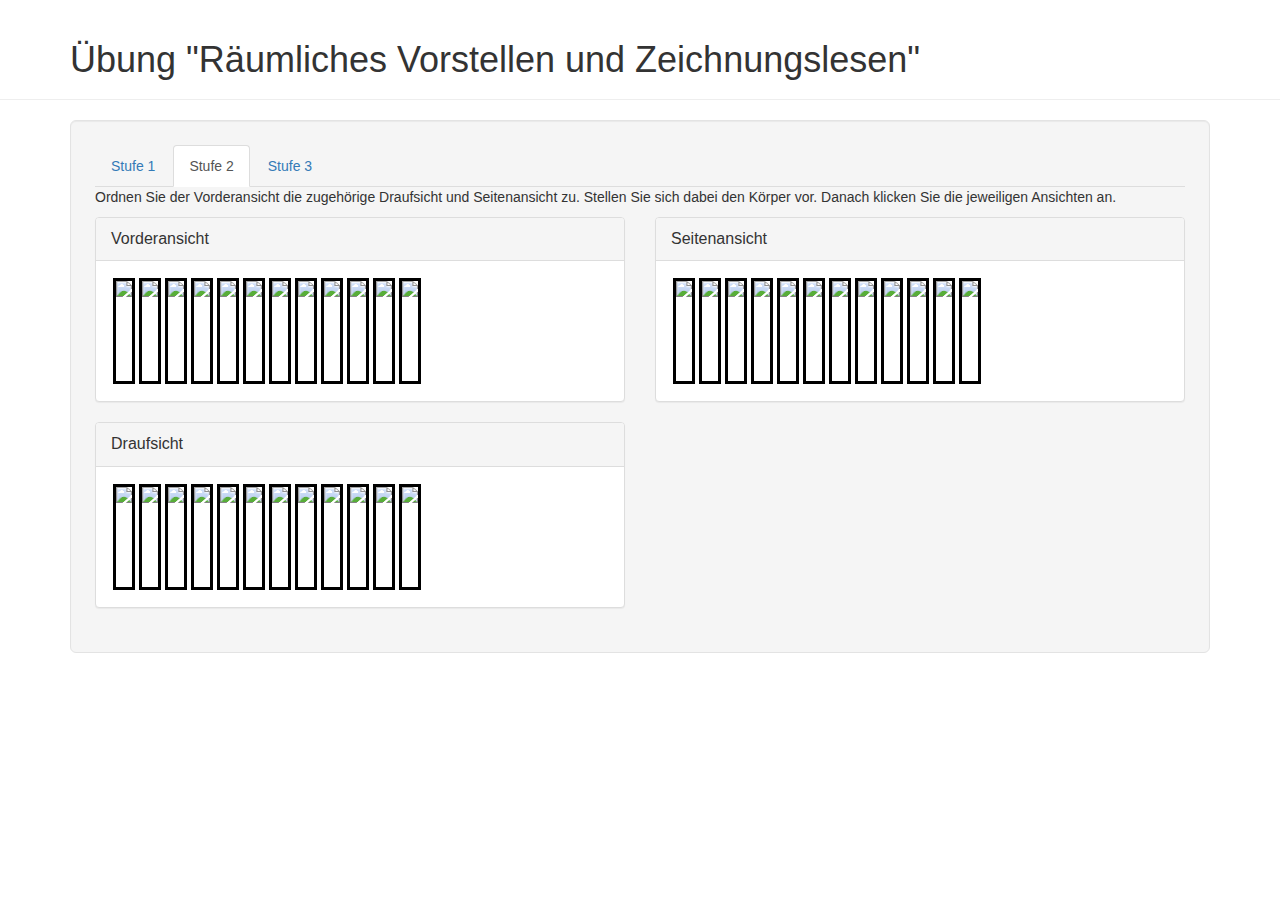
==== index.html @ becb5899 "Initialversion" ====
<html>
<!-- 
  Weiterentwicklung:

- die 3 Boards als Teile einer großen SVG-Grafik realisieren und 
  die einzelnen SVGs mittels SVG USE einbinden
- keine separaten SVGs für die 3 Ansichten jedes Modells, sondern
  eine SVG pro Modell mit je 3 Layern für die Ansichten
- selektives Sichtbarmachen der Layer mittels CSS

-->
	<head>
		<title>Räumliches Vorstellen und Zeichnungslesen</title>
		<meta charset="utf-8"/>
		<meta name="viewport" content="width=device-width, initial-scale=1"/>
		<link rel="stylesheet" href="styles.css"/>
		<link rel="stylesheet" href="https://maxcdn.bootstrapcdn.com/bootstrap/3.3.7/css/bootstrap.min.css"/>
		<script src="https://ajax.googleapis.com/ajax/libs/jquery/3.2.0/jquery.min.js"></script>
		<script src="https://maxcdn.bootstrapcdn.com/bootstrap/3.3.7/js/bootstrap.min.js"></script>
		<script src="ansichten_memory.js"></script>
	</head>
	<body>
		<header class="page-header">
			<h1 class="container">Übung &quot;Räumliches Vorstellen und Zeichnungslesen&quot;</h1>
		</header>

		<main class="container">
			<div class="well well-lg">
				<nav id="navbar">
					<ul class="nav nav-tabs" role="tablist">
						<li role="presentation"><a href="#stufe1" aria-controls="stufe1" role="tab" data-toggle="tab">Stufe 1</a></li>
						<li role="presentation" class="active"><a href="#stufe2" aria-controls="stufe2" role="tab" data-toggle="tab">Stufe 2</a></li>
						<li role="presentation"><a href="#stufe3" aria-controls="stufe3" role="tab" data-toggle="tab">Stufe 3</a></li>
					</ul>
				</nav>
	
				<div class="tab-content">
					<section id="stufe1" role="tabpanel" class="tab-pane fade in">
						<p>Ordnen Sie der Vorderansicht die zugehörige Draufsicht und Seitenansicht zu. Stellen Sie sich dabei den Körper vor. Danach klicken Sie die jeweiligen Ansichten an.</p>
						<ul class="modelset">
							<li><a href="models/Set1/01.svg">models/Set1/01.svg</a></li>
							<li><a href="models/Set1/02.svg">models/Set1/02.svg</a></li>
							<li><a href="models/Set1/03.svg">models/Set1/03.svg</a></li>
							<li><a href="models/Set1/04.svg">models/Set1/04.svg</a></li>
							<li><a href="models/Set1/05.svg">models/Set1/05.svg</a></li>
							<li><a href="models/Set1/06.svg">models/Set1/06.svg</a></li>
						</ul>
						<div class="row">
							<div class="col-xs-6">
								<div class="panel panel-default">
									<div class="panel-heading"><p class="panel-title">Vorderansicht</p></div>
									<div class="VBoard panel-body">
									</div>
								</div>
							</div>
							<div class="col-xs-6">
								<div class="panel panel-default">
									<div class="panel-heading"><p class="panel-title">Seitenansicht</p></div>
									<div class="SBoard panel-body">
									</div>
								</div>
							</div>
						</div>
						<div class="row">
							<div class="col-xs-6">
								<div class="panel panel-default">
									<div class="panel-heading"><p class="panel-title">Draufsicht</p></div>
									<div class="DBoard panel-body">
									</div>
								</div>
							</div>
						</div>
					</section>

					<section id="stufe2" role="tabpanel" class="tab-pane fade in active">
						<p>Ordnen Sie der Vorderansicht die zugehörige Draufsicht und Seitenansicht zu. Stellen Sie sich dabei den Körper vor. Danach klicken Sie die jeweiligen Ansichten an.</p>
						<ul class="modelset">
							<li><a href="models/Set2/01.svg">models/Set2/01.svg</a></li>
							<li><a href="models/Set2/02.svg">models/Set2/02.svg</a></li>
							<li><a href="models/Set2/03.svg">models/Set2/03.svg</a></li>
							<li><a href="models/Set2/04.svg">models/Set2/04.svg</a></li>
							<li><a href="models/Set2/05.svg">models/Set2/05.svg</a></li>
							<li><a href="models/Set2/06.svg">models/Set2/06.svg</a></li>
							<li><a href="models/Set2/07.svg">models/Set2/07.svg</a></li>
							<li><a href="models/Set2/08.svg">models/Set2/08.svg</a></li>
							<li><a href="models/Set2/09.svg">models/Set2/09.svg</a></li>
							<li><a href="models/Set2/10.svg">models/Set2/10.svg</a></li>
							<li><a href="models/Set2/11.svg">models/Set2/11.svg</a></li>
							<li><a href="models/Set2/12.svg">models/Set2/12.svg</a></li>
						</ul>
						<div class="row">
							<div class="col-xs-6">
								<div class="panel panel-default">
									<div class="panel-heading"><p class="panel-title">Vorderansicht</p></div>
									<div class="VBoard panel-body">
									</div>
								</div>
							</div>
							<div class="col-xs-6">
								<div class="panel panel-default">
									<div class="panel-heading"><p class="panel-title">Seitenansicht</p></div>
									<div class="SBoard panel-body">
									</div>
								</div>
							</div>
						</div>
						<div class="row">
							<div class="col-xs-6">
								<div class="panel panel-default">
									<div class="panel-heading"><p class="panel-title">Draufsicht</p></div>
									<div class="DBoard panel-body">
									</div>
								</div>
							</div>
						</div>
					</section>
				</div>
			</div>
		</main>
	</body>
</html>
---- styles.css ----
/* Maße für Bilder */
.panel-body img{
	max-width:100px;
	min-height:100px;
	cursor:pointer;
	margin: 5px;
	display:inline;
	outline: 3px solid black;
}

/* wenn man über ein Bild fährt, wird der Rand blau */
.panel-body img:hover{
	outline-color: #0066FF;
}

/* wenn man ein Bild angeklickt hat, wird der Rand etwas fetter und bleibt blau */
.panel-body .isClicked{
	outline-color: #0066FF;
	outline-width: 5px;
}

/*richtige Tupel werden mit grünem Rand angezeigt*/
.panel-body img.isCorrect, .panel-body img.isCorrect:hover{
	outline-color: #00FF66;
	outline-width: 5px;
	cursor:default;
}


/*falsche Tupel werden mit rotem Rand angezeigt*/
.panel-body img.isIncorrect{
	outline-color: #FF6600;
	outline-width: 5px;
}

.modelset {
	display:none;
}
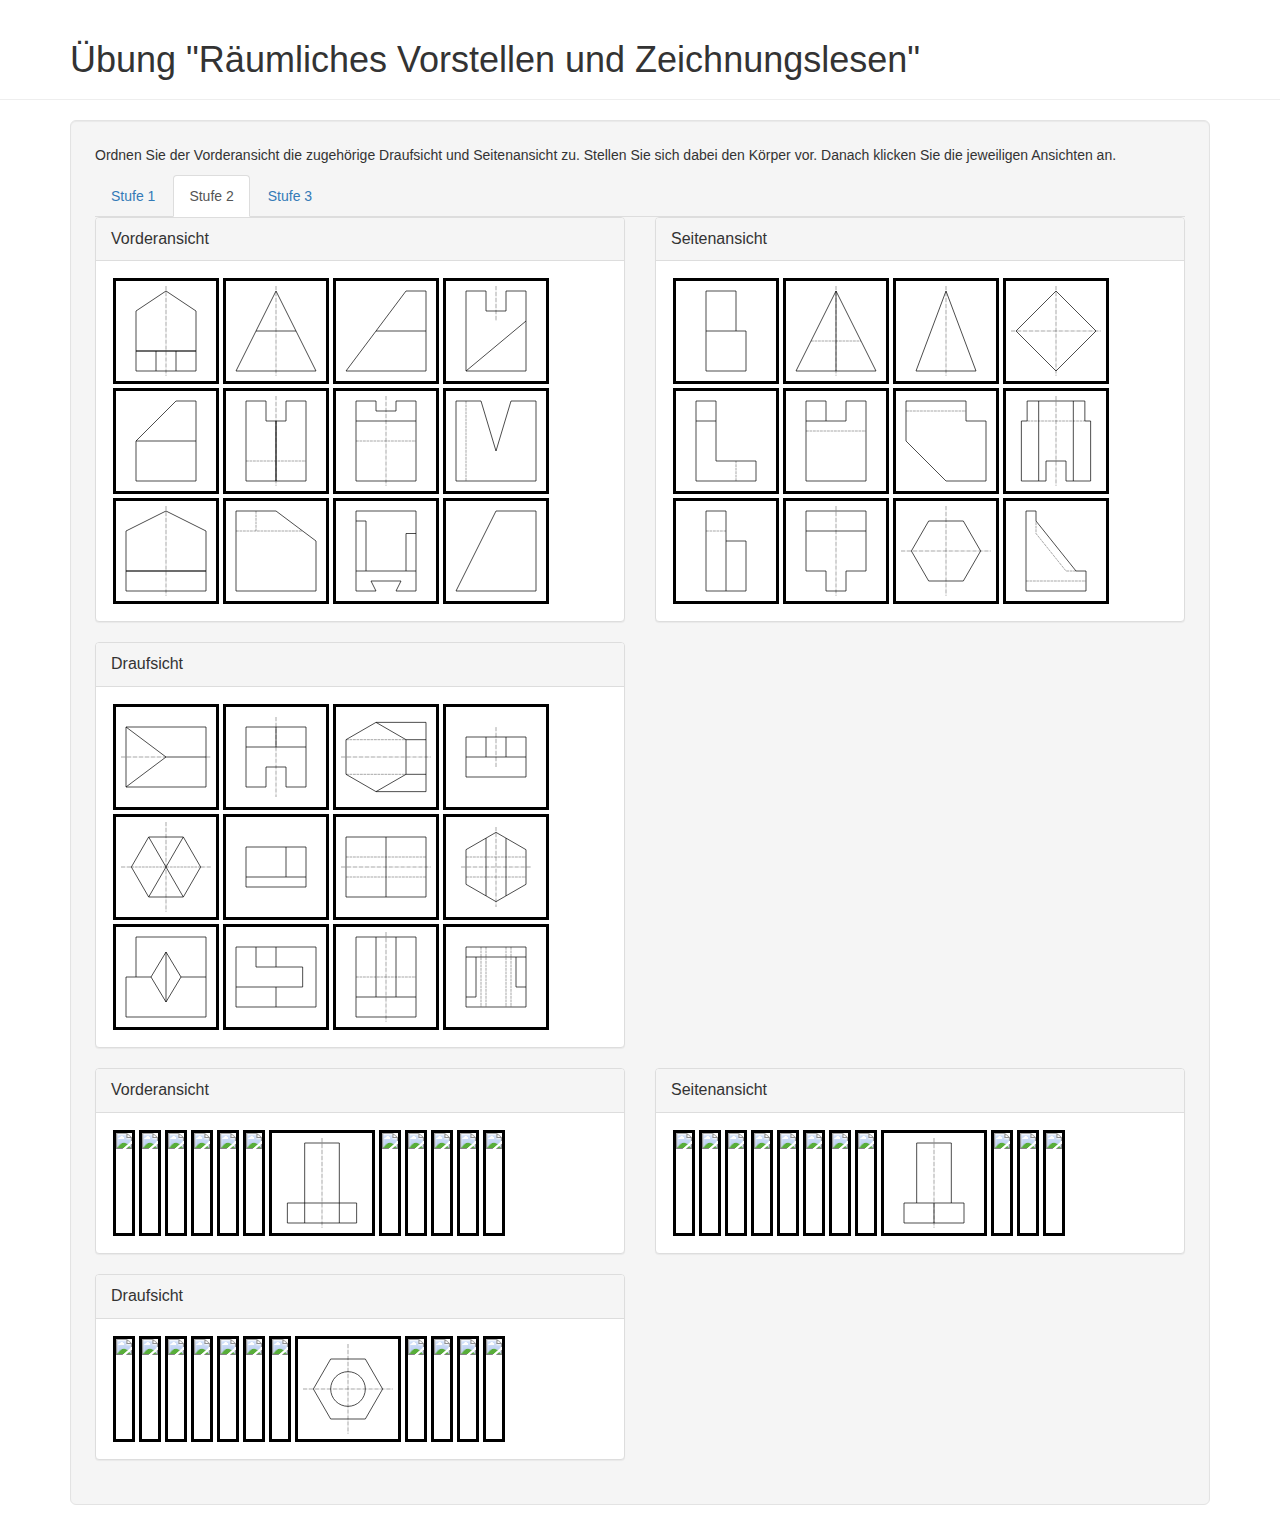
==== commit 5f5c9c69: "" ====
--- a/index.html
+++ b/index.html
@@ -1,4 +1,3 @@
-
 <html>
 <!-- 
   Weiterentwicklung:
@@ -21,30 +20,36 @@
 		<script src="ansichten_memory.js"></script>
 	</head>
 	<body>
-		<header class="page-header">
-			<h1 class="container">Übung &quot;Räumliches Vorstellen und Zeichnungslesen&quot;</h1>
-		</header>
+		<header class="page-header">
+			<h1 class="container">Übung &quot;Räumliches Vorstellen und Zeichnungslesen&quot;</h1>
+		</header>
 
 		<main class="container">
-			<div class="well well-lg">
-				<nav id="navbar">
-					<ul class="nav nav-tabs" role="tablist">
-						<li role="presentation"><a href="#stufe1" aria-controls="stufe1" role="tab" data-toggle="tab">Stufe 1</a></li>
-						<li role="presentation" class="active"><a href="#stufe2" aria-controls="stufe2" role="tab" data-toggle="tab">Stufe 2</a></li>
-						<li role="presentation"><a href="#stufe3" aria-controls="stufe3" role="tab" data-toggle="tab">Stufe 3</a></li>
-					</ul>
-				</nav>
+			<div class="well well-lg">
+				<p>Ordnen Sie der Vorderansicht die zugehörige Draufsicht und Seitenansicht zu. Stellen Sie sich dabei den Körper vor. Danach klicken Sie die jeweiligen Ansichten an.</p>
+				<nav id="navbar">
+					<ul class="nav nav-tabs" role="tablist">
+						<li role="presentation"><a href="#stufe1" aria-controls="stufe1" role="tab" data-toggle="tab">Stufe 1</a></li>
+						<li role="presentation" class="active"><a href="#stufe2" aria-controls="stufe2" role="tab" data-toggle="tab">Stufe 2</a></li>
+						<li role="presentation"><a href="#stufe3" aria-controls="stufe3" role="tab" data-toggle="tab">Stufe 3</a></li>
+					</ul>
+				</nav>
 	
 				<div class="tab-content">
 					<section id="stufe1" role="tabpanel" class="tab-pane fade in">
-						<p>Ordnen Sie der Vorderansicht die zugehörige Draufsicht und Seitenansicht zu. Stellen Sie sich dabei den Körper vor. Danach klicken Sie die jeweiligen Ansichten an.</p>
 						<ul class="modelset">
-							<li><a href="models/Set1/01.svg">models/Set1/01.svg</a></li>
-							<li><a href="models/Set1/02.svg">models/Set1/02.svg</a></li>
-							<li><a href="models/Set1/03.svg">models/Set1/03.svg</a></li>
-							<li><a href="models/Set1/04.svg">models/Set1/04.svg</a></li>
-							<li><a href="models/Set1/05.svg">models/Set1/05.svg</a></li>
-							<li><a href="models/Set1/06.svg">models/Set1/06.svg</a></li>
+							<li><a href="models/set1/01.svg">models/set1/01.svg</a></li>
+							<li><a href="models/set1/02.svg">models/set1/02.svg</a></li>
+							<li><a href="models/set1/03.svg">models/set1/03.svg</a></li>
+							<li><a href="models/set1/04.svg">models/set1/04.svg</a></li>
+							<li><a href="models/set1/05.svg">models/set1/05.svg</a></li>
+							<li><a href="models/set1/06.svg">models/set1/06.svg</a></li>
+							<li><a href="models/set1/07.svg">models/set1/07.svg</a></li>
+							<li><a href="models/set1/08.svg">models/set1/08.svg</a></li>
+							<li><a href="models/set1/09.svg">models/set1/09.svg</a></li>
+							<li><a href="models/set1/10.svg">models/set1/10.svg</a></li>
+							<li><a href="models/set1/11.svg">models/set1/11.svg</a></li>
+							<li><a href="models/set1/12.svg">models/set1/12.svg</a></li>
 						</ul>
 						<div class="row">
 							<div class="col-xs-6">
@@ -74,20 +79,61 @@
 					</section>
 
 					<section id="stufe2" role="tabpanel" class="tab-pane fade in active">
-						<p>Ordnen Sie der Vorderansicht die zugehörige Draufsicht und Seitenansicht zu. Stellen Sie sich dabei den Körper vor. Danach klicken Sie die jeweiligen Ansichten an.</p>
 						<ul class="modelset">
-							<li><a href="models/Set2/01.svg">models/Set2/01.svg</a></li>
-							<li><a href="models/Set2/02.svg">models/Set2/02.svg</a></li>
-							<li><a href="models/Set2/03.svg">models/Set2/03.svg</a></li>
-							<li><a href="models/Set2/04.svg">models/Set2/04.svg</a></li>
-							<li><a href="models/Set2/05.svg">models/Set2/05.svg</a></li>
-							<li><a href="models/Set2/06.svg">models/Set2/06.svg</a></li>
-							<li><a href="models/Set2/07.svg">models/Set2/07.svg</a></li>
-							<li><a href="models/Set2/08.svg">models/Set2/08.svg</a></li>
-							<li><a href="models/Set2/09.svg">models/Set2/09.svg</a></li>
-							<li><a href="models/Set2/10.svg">models/Set2/10.svg</a></li>
-							<li><a href="models/Set2/11.svg">models/Set2/11.svg</a></li>
-							<li><a href="models/Set2/12.svg">models/Set2/12.svg</a></li>
+							<li><a href="models/set2/01.svg">models/set2/01.svg</a></li>
+							<li><a href="models/set2/02.svg">models/set2/02.svg</a></li>
+							<li><a href="models/set2/03.svg">models/set2/03.svg</a></li>
+							<li><a href="models/set2/04.svg">models/set2/04.svg</a></li>
+							<li><a href="models/set2/05.svg">models/set2/05.svg</a></li>
+							<li><a href="models/set2/06.svg">models/set2/06.svg</a></li>
+							<li><a href="models/set2/07.svg">models/set2/07.svg</a></li>
+							<li><a href="models/set2/08.svg">models/set2/08.svg</a></li>
+							<li><a href="models/set2/09.svg">models/set2/09.svg</a></li>
+							<li><a href="models/set2/10.svg">models/set2/10.svg</a></li>
+							<li><a href="models/set2/11.svg">models/set2/11.svg</a></li>
+							<li><a href="models/set2/12.svg">models/set2/12.svg</a></li>
+						</ul>
+						<div class="row">
+							<div class="col-xs-6">
+								<div class="panel panel-default">
+									<div class="panel-heading"><p class="panel-title">Vorderansicht</p></div>
+									<div class="VBoard panel-body">
+									</div>
+								</div>
+							</div>
+							<div class="col-xs-6">
+								<div class="panel panel-default">
+									<div class="panel-heading"><p class="panel-title">Seitenansicht</p></div>
+									<div class="SBoard panel-body">
+									</div>
+								</div>
+							</div>
+						</div>
+						<div class="row">
+							<div class="col-xs-6">
+								<div class="panel panel-default">
+									<div class="panel-heading"><p class="panel-title">Draufsicht</p></div>
+									<div class="DBoard panel-body">
+									</div>
+								</div>
+							</div>
+						</div>
+					</section>
+
+					<section id="stufe3" role="tabpanel" class="tab-pane fade in active">
+						<ul class="modelset">
+							<li><a href="models/set3/01.svg">models/set3/01.svg</a></li>
+							<li><a href="models/set3/02.svg">models/set3/02.svg</a></li>
+							<li><a href="models/set3/03.svg">models/set3/03.svg</a></li>
+							<li><a href="models/set3/04.svg">models/set3/04.svg</a></li>
+							<li><a href="models/set3/05.svg">models/set3/05.svg</a></li>
+							<li><a href="models/set3/06.svg">models/set3/06.svg</a></li>
+							<li><a href="models/set3/07.svg">models/set3/07.svg</a></li>
+							<li><a href="models/set3/08.svg">models/set3/08.svg</a></li>
+							<li><a href="models/set3/09.svg">models/set3/09.svg</a></li>
+							<li><a href="models/set3/10.svg">models/set3/10.svg</a></li>
+							<li><a href="models/set3/11.svg">models/set3/11.svg</a></li>
+							<li><a href="models/set3/12.svg">models/set3/12.svg</a></li>
 						</ul>
 						<div class="row">
 							<div class="col-xs-6">
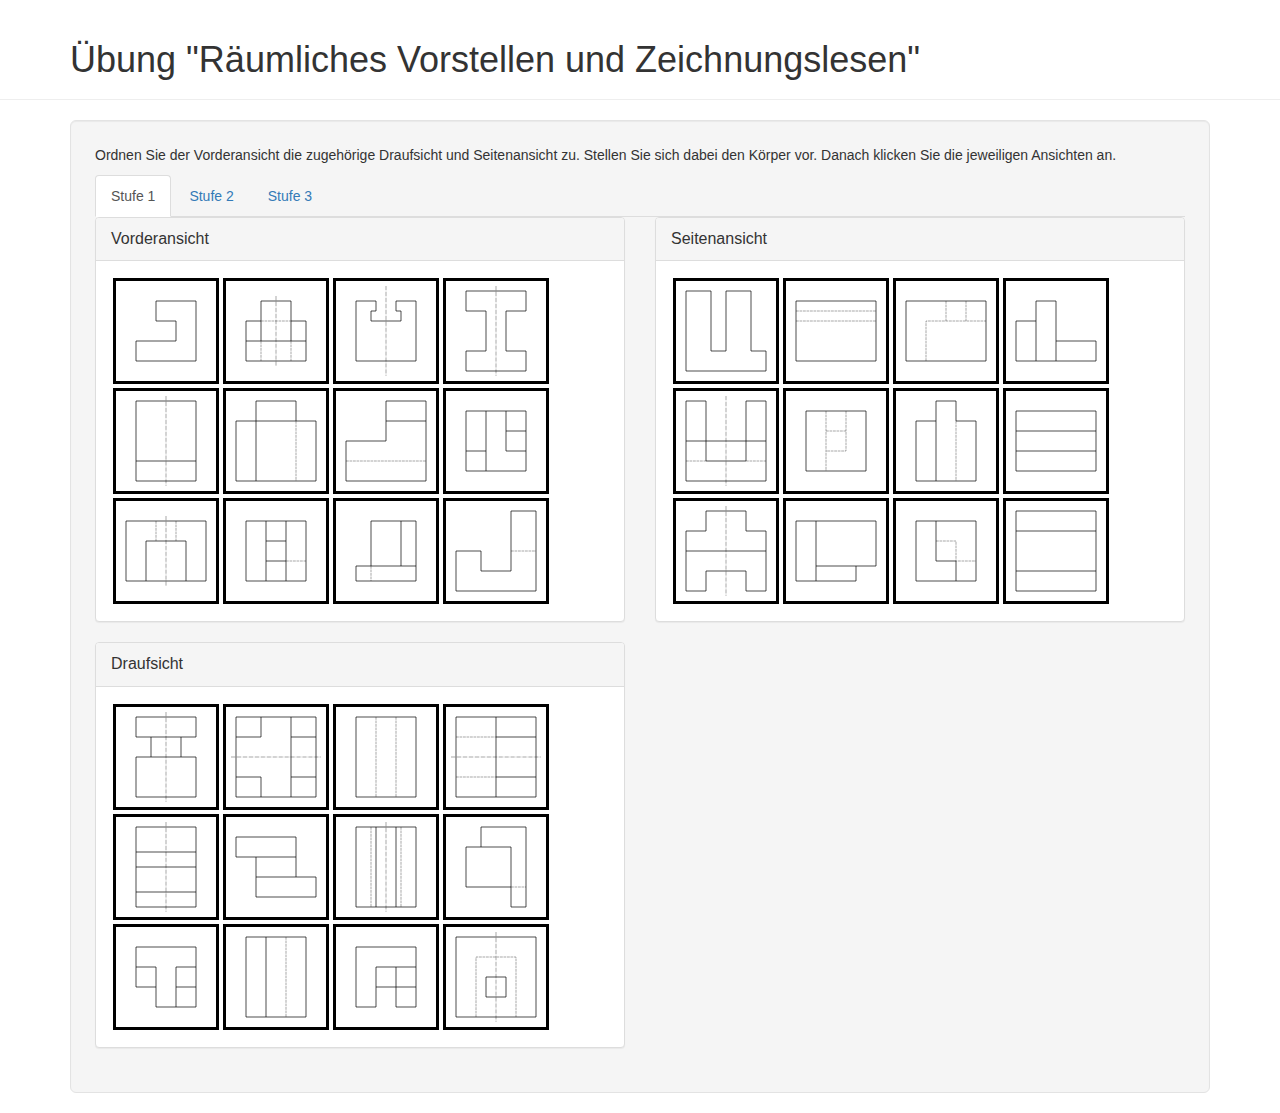
==== commit e7749a3e: "DIN-Vorschrift ergänzt! Darstellungsfehler behoben" ====
--- a/index.html
+++ b/index.html
@@ -29,14 +29,14 @@
 				<p>Ordnen Sie der Vorderansicht die zugehörige Draufsicht und Seitenansicht zu. Stellen Sie sich dabei den Körper vor. Danach klicken Sie die jeweiligen Ansichten an.</p>
 				<nav id="navbar">
 					<ul class="nav nav-tabs" role="tablist">
-						<li role="presentation"><a href="#stufe1" aria-controls="stufe1" role="tab" data-toggle="tab">Stufe 1</a></li>
-						<li role="presentation" class="active"><a href="#stufe2" aria-controls="stufe2" role="tab" data-toggle="tab">Stufe 2</a></li>
+						<li role="presentation" class="active"><a href="#stufe1" aria-controls="stufe1" role="tab" data-toggle="tab">Stufe 1</a></li>
+						<li role="presentation"><a href="#stufe2" aria-controls="stufe2" role="tab" data-toggle="tab">Stufe 2</a></li>
 						<li role="presentation"><a href="#stufe3" aria-controls="stufe3" role="tab" data-toggle="tab">Stufe 3</a></li>
 					</ul>
 				</nav>
 	
 				<div class="tab-content">
-					<section id="stufe1" role="tabpanel" class="tab-pane fade in">
+					<section id="stufe1" role="tabpanel" class="tab-pane fade in active">
 						<ul class="modelset">
 							<li><a href="models/set1/01.svg">models/set1/01.svg</a></li>
 							<li><a href="models/set1/02.svg">models/set1/02.svg</a></li>
@@ -78,7 +78,7 @@
 						</div>
 					</section>
 
-					<section id="stufe2" role="tabpanel" class="tab-pane fade in active">
+					<section id="stufe2" role="tabpanel" class="tab-pane fade in">
 						<ul class="modelset">
 							<li><a href="models/set2/01.svg">models/set2/01.svg</a></li>
 							<li><a href="models/set2/02.svg">models/set2/02.svg</a></li>
@@ -120,7 +120,7 @@
 						</div>
 					</section>
 
-					<section id="stufe3" role="tabpanel" class="tab-pane fade in active">
+					<section id="stufe3" role="tabpanel" class="tab-pane fade in">
 						<ul class="modelset">
 							<li><a href="models/set3/01.svg">models/set3/01.svg</a></li>
 							<li><a href="models/set3/02.svg">models/set3/02.svg</a></li>
